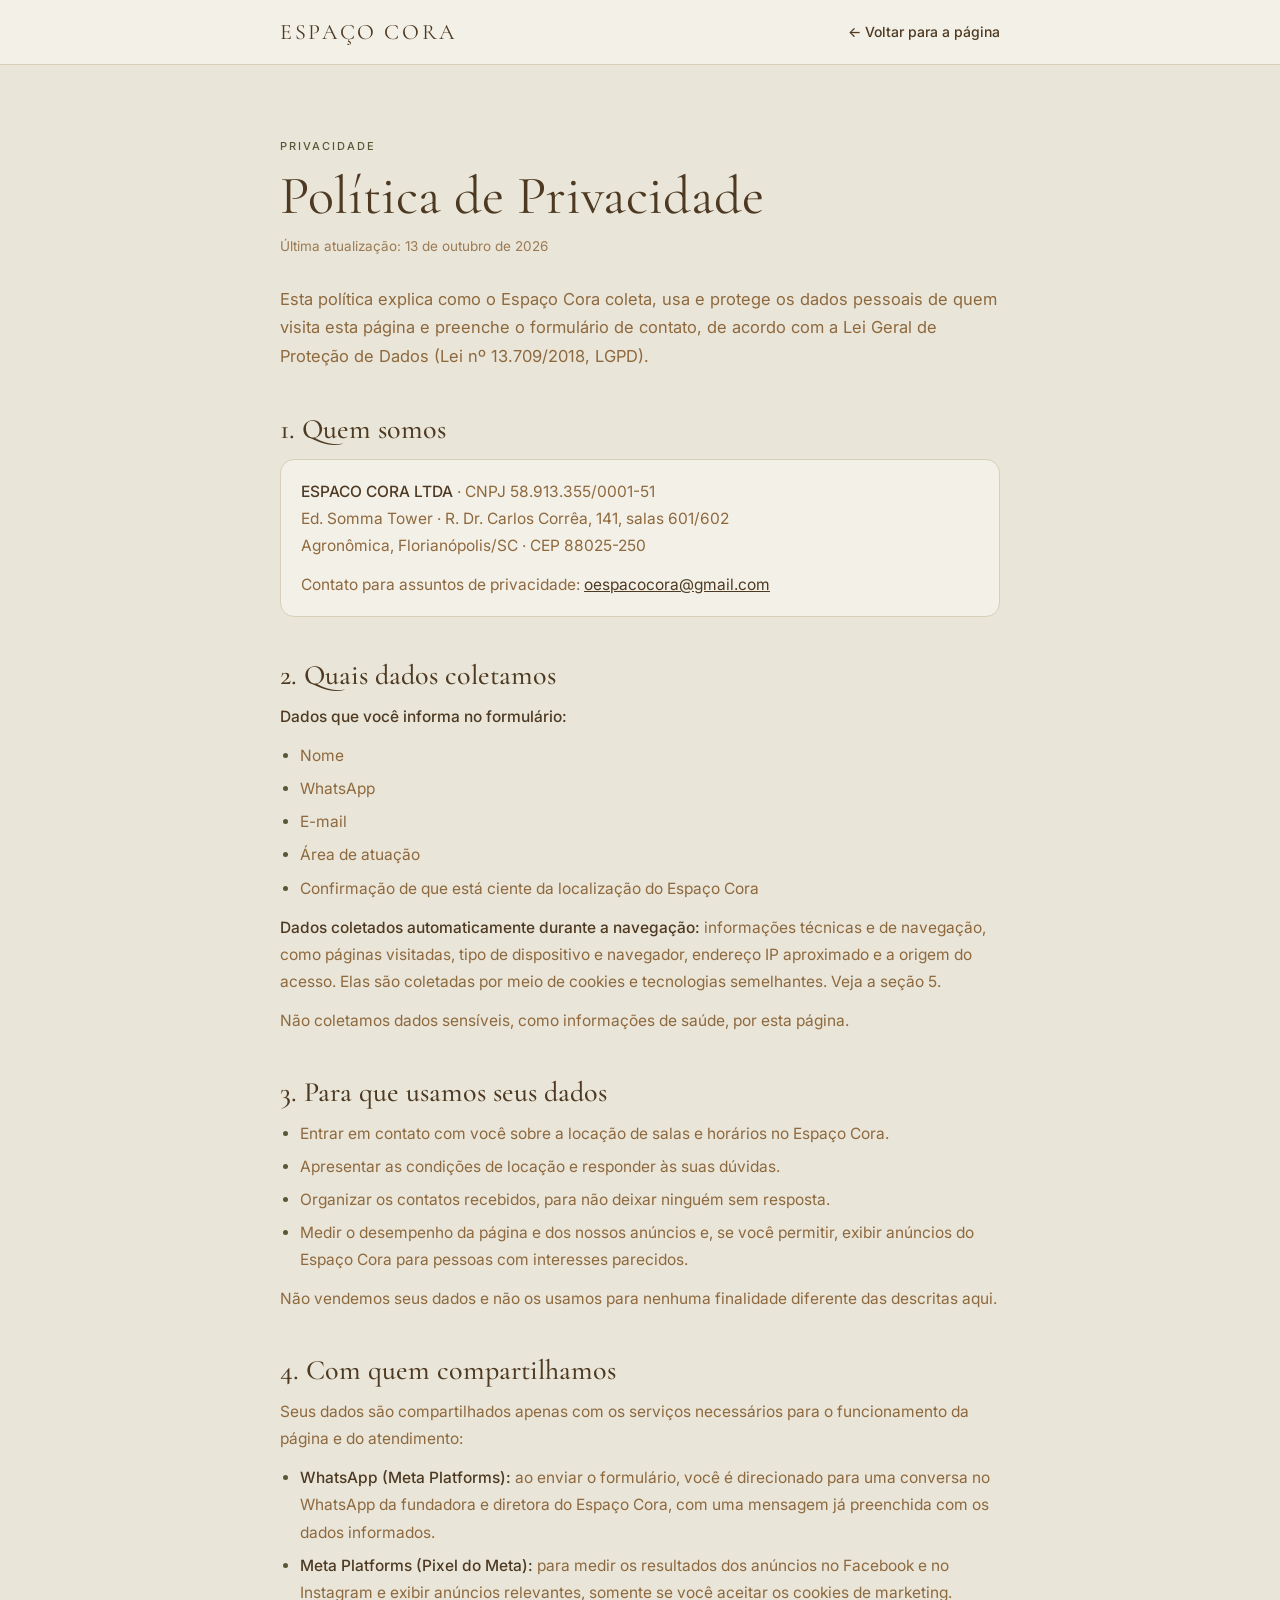
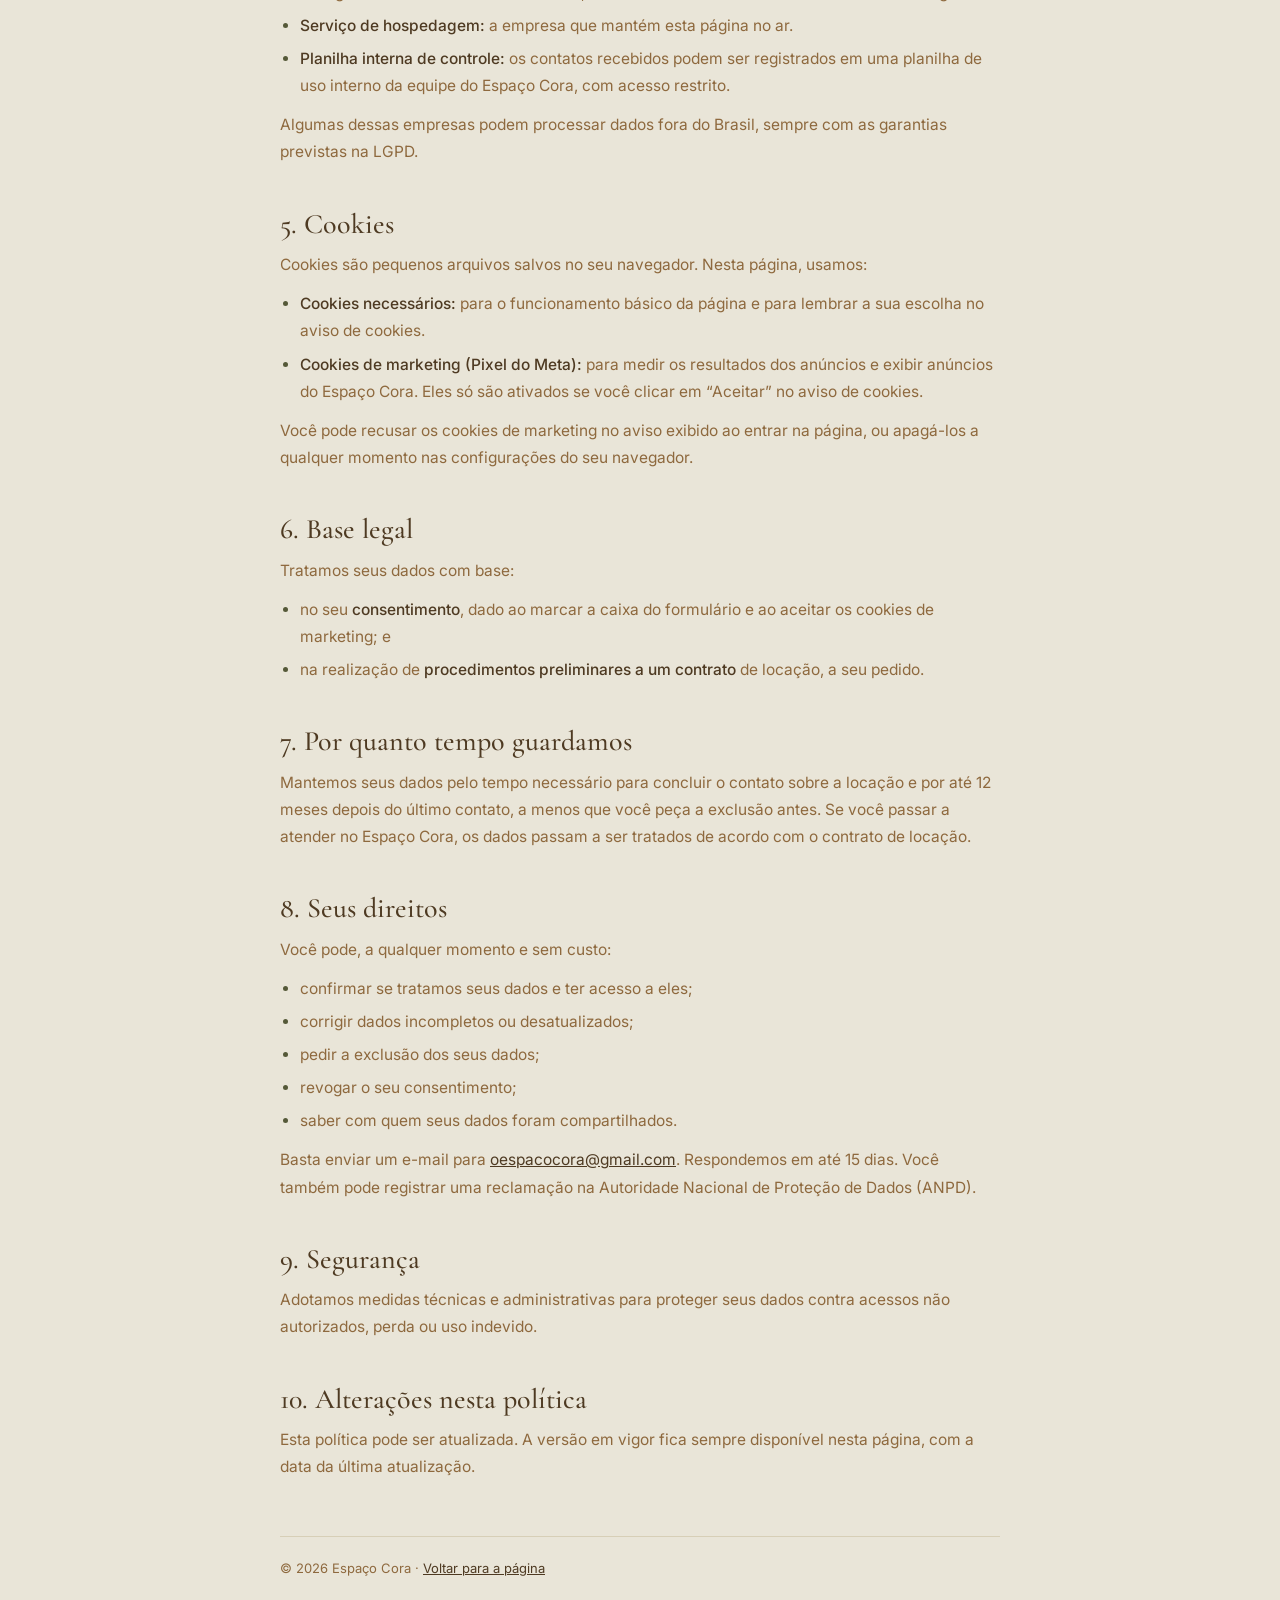
==== privacidade.html @ 19639de1 "Cora: Política de Privacidade (página + popup), WhatsApp da Laíse no formulário e rodapé, foto da Ga" ====
<!DOCTYPE html>
<html lang="pt-BR">
<head>
<meta charset="UTF-8">
<meta name="viewport" content="width=device-width, initial-scale=1.0">
<title>Política de Privacidade · Espaço Cora</title>
<meta name="description" content="Como o Espaço Cora coleta, usa e protege os dados pessoais informados no formulário de contato.">
<meta name="robots" content="noindex">
<link rel="preconnect" href="https://fonts.googleapis.com">
<link rel="preconnect" href="https://fonts.gstatic.com" crossorigin>
<link href="https://fonts.googleapis.com/css2?family=Cormorant+Garamond:ital,wght@0,400;0,500;1,400&family=Inter:wght@400;500&display=swap" rel="stylesheet">
<style>
:root{--primary:hsl(32,39%,22%);--background:hsl(45,28%,88%);--card:hsl(45,33%,93%);--accent:#555938;--muted:hsl(32,39%,40%);--border:hsl(45,28%,78%);--serif:'Cormorant Garamond',Georgia,serif;--sans:'Inter',system-ui,sans-serif}
*{box-sizing:border-box;margin:0;padding:0}
html{scroll-behavior:smooth}
body{background:var(--background);color:var(--muted);font-family:var(--sans);font-size:15.5px;line-height:1.75;-webkit-font-smoothing:antialiased}
a{color:var(--primary)}
.top{border-bottom:1px solid var(--border);background:var(--card)}
.top-in,.doc{max-width:760px;margin:0 auto;padding:0 20px}
.top-in{display:flex;justify-content:space-between;align-items:center;gap:16px;min-height:64px}
.brand{font-family:var(--serif);font-size:22px;letter-spacing:.12em;text-transform:uppercase;color:var(--primary);text-decoration:none}
.back{font-size:14px;text-decoration:none;font-weight:500}
.back:hover{text-decoration:underline}
.doc{padding-top:clamp(40px,7vw,72px);padding-bottom:clamp(56px,8vw,96px)}
.kicker{font-size:11px;font-weight:500;letter-spacing:.18em;text-transform:uppercase;color:var(--accent)}
h1{font-family:var(--serif);font-weight:400;font-size:clamp(38px,5.5vw,54px);line-height:1.05;color:var(--primary);margin:12px 0 10px}
.updated{font-size:13.5px;opacity:.85}
.intro{margin-top:26px;font-size:16.5px}
h2{font-family:var(--serif);font-weight:500;font-size:clamp(24px,2.8vw,28px);line-height:1.2;color:var(--primary);margin:42px 0 10px;scroll-margin-top:24px}
p+p,p+ul,ul+p{margin-top:12px}
ul{padding-left:20px}
li+li{margin-top:6px}
li::marker{color:var(--accent)}
strong{font-weight:500;color:var(--primary)}
.box{margin-top:12px;background:var(--card);border:1px solid var(--border);border-radius:14px;padding:18px 20px}
.foot{margin-top:56px;padding-top:20px;border-top:1px solid var(--border);font-size:13px}
/* aberta dentro do popup do formulário: esconde o topo e o rodapé */
html.embed .top,html.embed .foot{display:none}
html.embed .doc{padding-top:28px;padding-bottom:40px}
</style>
<script>if(window.self!==window.top)document.documentElement.classList.add('embed');</script>
</head>
<body>

<header class="top">
  <div class="top-in">
    <a class="brand" href="index.html">Espaço Cora</a>
    <a class="back" href="index.html">← Voltar para a página</a>
  </div>
</header>

<main class="doc">
  <p class="kicker">Privacidade</p>
  <h1>Política de Privacidade</h1>
  <p class="updated">Última atualização: 13 de outubro de 2026</p>

  <p class="intro">Esta política explica como o Espaço Cora coleta, usa e protege os dados pessoais de quem visita esta página e preenche o formulário de contato, de acordo com a Lei Geral de Proteção de Dados (Lei nº 13.709/2018, LGPD).</p>

  <h2>1. Quem somos</h2>
  <div class="box">
    <p><strong>ESPACO CORA LTDA</strong> · CNPJ 58.913.355/0001-51<br>
    Ed. Somma Tower · R. Dr. Carlos Corrêa, 141, salas 601/602<br>
    Agronômica, Florianópolis/SC · CEP 88025-250</p>
    <p>Contato para assuntos de privacidade: <a href="mailto:oespacocora@gmail.com">oespacocora@gmail.com</a></p>
  </div>

  <h2>2. Quais dados coletamos</h2>
  <p><strong>Dados que você informa no formulário:</strong></p>
  <ul>
    <li>Nome</li>
    <li>WhatsApp</li>
    <li>E-mail</li>
    <li>Área de atuação</li>
    <li>Confirmação de que está ciente da localização do Espaço Cora</li>
  </ul>
  <p><strong>Dados coletados automaticamente durante a navegação:</strong> informações técnicas e de navegação, como páginas visitadas, tipo de dispositivo e navegador, endereço IP aproximado e a origem do acesso. Elas são coletadas por meio de cookies e tecnologias semelhantes. Veja a seção 5.</p>
  <p>Não coletamos dados sensíveis, como informações de saúde, por esta página.</p>

  <h2>3. Para que usamos seus dados</h2>
  <ul>
    <li>Entrar em contato com você sobre a locação de salas e horários no Espaço Cora.</li>
    <li>Apresentar as condições de locação e responder às suas dúvidas.</li>
    <li>Organizar os contatos recebidos, para não deixar ninguém sem resposta.</li>
    <li>Medir o desempenho da página e dos nossos anúncios e, se você permitir, exibir anúncios do Espaço Cora para pessoas com interesses parecidos.</li>
  </ul>
  <p>Não vendemos seus dados e não os usamos para nenhuma finalidade diferente das descritas aqui.</p>

  <h2>4. Com quem compartilhamos</h2>
  <p>Seus dados são compartilhados apenas com os serviços necessários para o funcionamento da página e do atendimento:</p>
  <ul>
    <li><strong>WhatsApp (Meta Platforms):</strong> ao enviar o formulário, você é direcionado para uma conversa no WhatsApp da fundadora e diretora do Espaço Cora, com uma mensagem já preenchida com os dados informados.</li>
    <li><strong>Meta Platforms (Pixel do Meta):</strong> para medir os resultados dos anúncios no Facebook e no Instagram e exibir anúncios relevantes, somente se você aceitar os cookies de marketing.</li>
    <li><strong>Serviço de hospedagem:</strong> a empresa que mantém esta página no ar.</li>
    <li><strong>Planilha interna de controle:</strong> os contatos recebidos podem ser registrados em uma planilha de uso interno da equipe do Espaço Cora, com acesso restrito.</li>
  </ul>
  <p>Algumas dessas empresas podem processar dados fora do Brasil, sempre com as garantias previstas na LGPD.</p>

  <h2 id="cookies">5. Cookies</h2>
  <p>Cookies são pequenos arquivos salvos no seu navegador. Nesta página, usamos:</p>
  <ul>
    <li><strong>Cookies necessários:</strong> para o funcionamento básico da página e para lembrar a sua escolha no aviso de cookies.</li>
    <li><strong>Cookies de marketing (Pixel do Meta):</strong> para medir os resultados dos anúncios e exibir anúncios do Espaço Cora. Eles só são ativados se você clicar em “Aceitar” no aviso de cookies.</li>
  </ul>
  <p>Você pode recusar os cookies de marketing no aviso exibido ao entrar na página, ou apagá-los a qualquer momento nas configurações do seu navegador.</p>

  <h2>6. Base legal</h2>
  <p>Tratamos seus dados com base:</p>
  <ul>
    <li>no seu <strong>consentimento</strong>, dado ao marcar a caixa do formulário e ao aceitar os cookies de marketing; e</li>
    <li>na realização de <strong>procedimentos preliminares a um contrato</strong> de locação, a seu pedido.</li>
  </ul>

  <h2>7. Por quanto tempo guardamos</h2>
  <p>Mantemos seus dados pelo tempo necessário para concluir o contato sobre a locação e por até 12 meses depois do último contato, a menos que você peça a exclusão antes. Se você passar a atender no Espaço Cora, os dados passam a ser tratados de acordo com o contrato de locação.</p>

  <h2>8. Seus direitos</h2>
  <p>Você pode, a qualquer momento e sem custo:</p>
  <ul>
    <li>confirmar se tratamos seus dados e ter acesso a eles;</li>
    <li>corrigir dados incompletos ou desatualizados;</li>
    <li>pedir a exclusão dos seus dados;</li>
    <li>revogar o seu consentimento;</li>
    <li>saber com quem seus dados foram compartilhados.</li>
  </ul>
  <p>Basta enviar um e-mail para <a href="mailto:oespacocora@gmail.com">oespacocora@gmail.com</a>. Respondemos em até 15 dias. Você também pode registrar uma reclamação na Autoridade Nacional de Proteção de Dados (ANPD).</p>

  <h2>9. Segurança</h2>
  <p>Adotamos medidas técnicas e administrativas para proteger seus dados contra acessos não autorizados, perda ou uso indevido.</p>

  <h2>10. Alterações nesta política</h2>
  <p>Esta política pode ser atualizada. A versão em vigor fica sempre disponível nesta página, com a data da última atualização.</p>

  <p class="foot">© 2026 Espaço Cora · <a href="index.html">Voltar para a página</a></p>
</main>

</body>
</html>
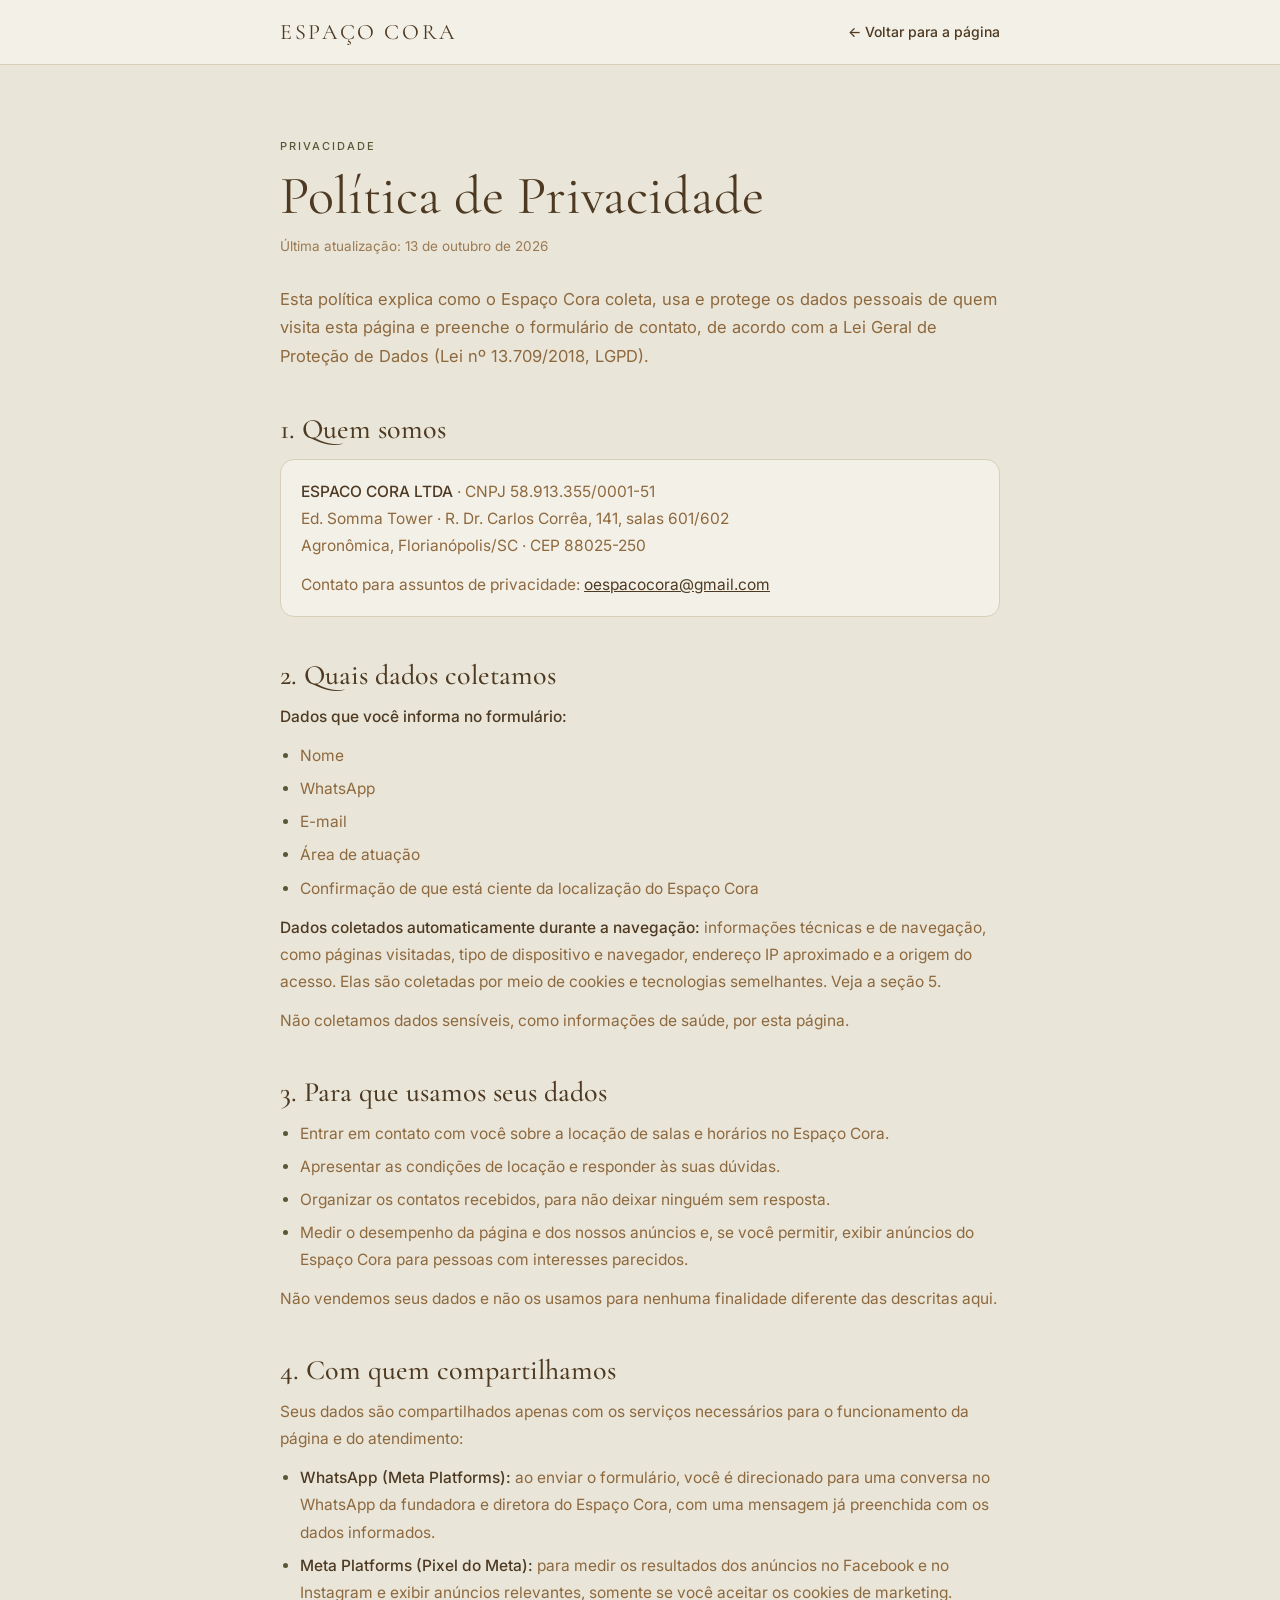
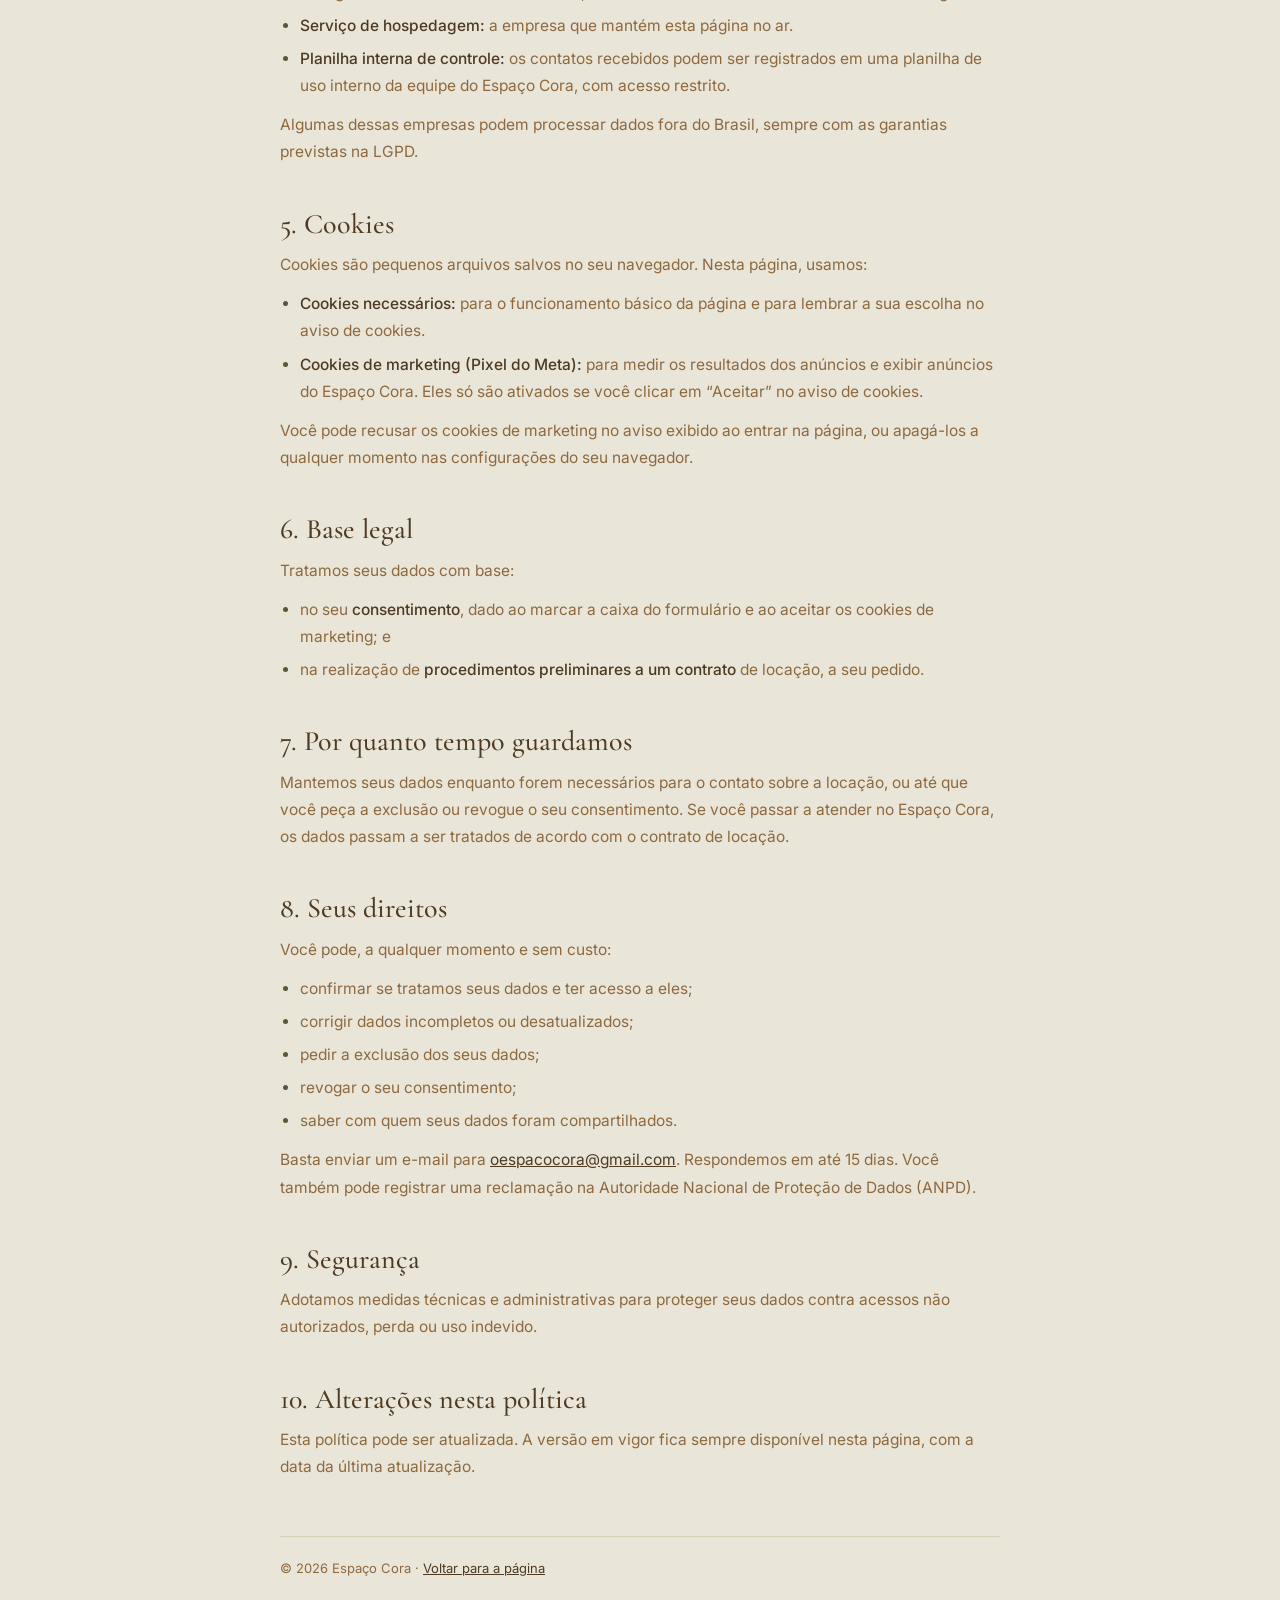
==== commit 65754499: "Política de Privacidade: prazo de guarda por critério, sem número fixo Co-Authored-By: Claude Opus 5" ====
--- a/privacidade.html
+++ b/privacidade.html
@@ -111,7 +111,7 @@
   </ul>
 
   <h2>7. Por quanto tempo guardamos</h2>
-  <p>Mantemos seus dados pelo tempo necessário para concluir o contato sobre a locação e por até 12 meses depois do último contato, a menos que você peça a exclusão antes. Se você passar a atender no Espaço Cora, os dados passam a ser tratados de acordo com o contrato de locação.</p>
+  <p>Mantemos seus dados enquanto forem necessários para o contato sobre a locação, ou até que você peça a exclusão ou revogue o seu consentimento. Se você passar a atender no Espaço Cora, os dados passam a ser tratados de acordo com o contrato de locação.</p>
 
   <h2>8. Seus direitos</h2>
   <p>Você pode, a qualquer momento e sem custo:</p>
